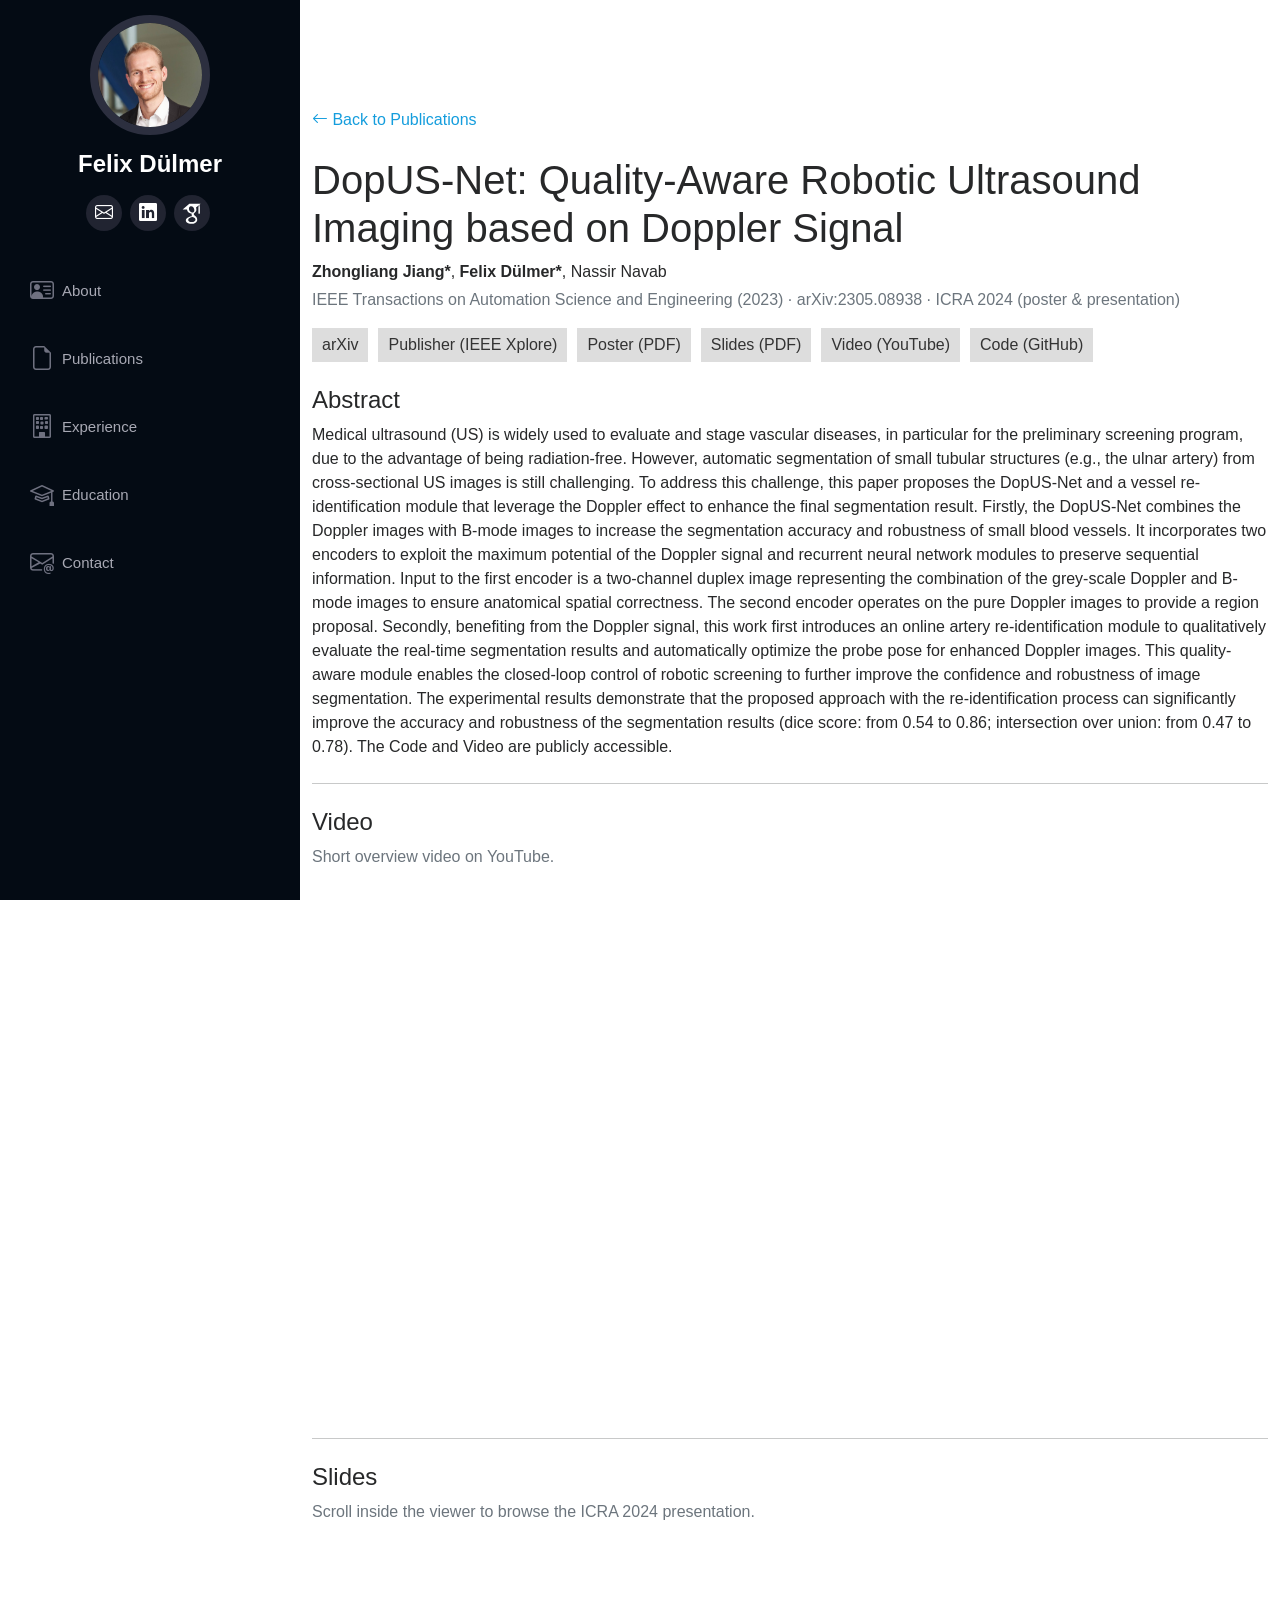
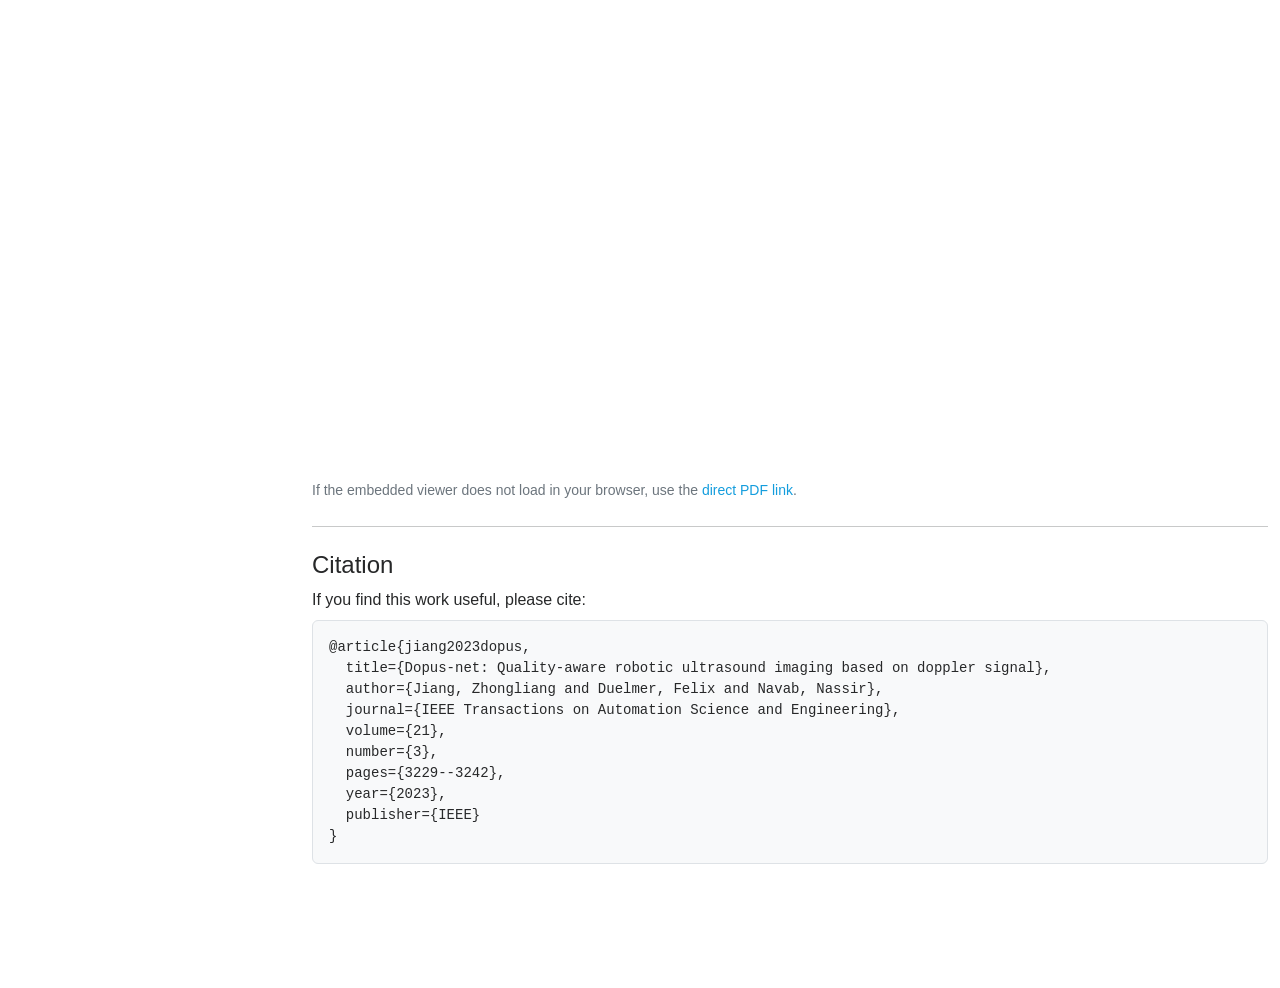
==== publications/dopus-net.html @ 493fad1e "Move project pages to /publications" ====
<!DOCTYPE html>
<html lang="en">
<head>
  <meta charset="utf-8">
  <meta content="width=device-width, initial-scale=1.0" name="viewport">
  <title>DopUS-Net</title>

  <link href="../assets/vendor/bootstrap/css/bootstrap.min.css" rel="stylesheet">
  <link href="../assets/vendor/bootstrap-icons/bootstrap-icons.css" rel="stylesheet">
  <link href="../assets/css/style.css" rel="stylesheet">
</head>

<body>

  <!-- ======= Mobile nav toggle button ======= -->
  <i class="bi bi-list mobile-nav-toggle d-xl-none"></i>

  <!-- ======= Header / Sidebar ======= -->
  <header id="header">
    <div class="d-flex flex-column">
      <div class="profile">
        <img src="../assets/data/images/felix.jpg" onerror="this.onerror=null;this.src='../assets/data/images/avatar.jpg';" alt="Felix Dülmer" class="img-fluid rounded-circle">
        <h1 class="text-light"><a href="../index.html">Felix Dülmer</a></h1>
        <div class="social-links mt-3 text-center">
          <a href="mailto:felix.duelmer@tum.de" class="email"><i class="bi bi-envelope"></i></a>
          <a href="https://www.linkedin.com/in/felix-d%C3%BClmer-01667711a/" class="linkedin"><i class="bi bi-linkedin"></i></a>
          <a href="https://scholar.google.com/citations?user=jbpQlOIAAAAJ&hl=de" class="scholar" aria-label="Google Scholar">
            <svg style="margin-bottom:-10px;" xmlns="http://www.w3.org/2000/svg" aria-hidden="true" role="img" viewBox="0 100 512 512" width="32px" height="32px" fill="#000000"><g stroke-width="0"></g><g stroke-linecap="round" stroke-linejoin="round"></g><g><path fill="#ffffff" d="M213 111l-107 94h69c5 45 41 64 78 67-7 18-4 27 7 39-43 1-103 26-103 67 4 45 63 54 92 54 38 1 81-19 90-54 4-35-10-54-31-71-23-18-28-28-21-40 15-17 35-27 39-51 2-17-2-28-6-43l45-38-1 16c-3 2-5 6-5 9v103c2 13 22 11 23 0V160c0-3-2-7-5-8v-25l16-16zm58 141c-61 10-87-87-38-99 56-11 83 86 38 99zm-5 73c60 13 61 63 10 78-44 9-82-4-81-30 0-25 35-48 71-48z"></path></g></svg>
          </a>
        </div>
      </div>

      <nav id="navbar" class="nav-menu navbar">
        <ul>
          <li><a href="../index.html#about" class="nav-link scrollto"><i class="bi bi-person-vcard"></i> <span>About</span></a></li>
          <li><a href="../index.html#publications" class="nav-link scrollto"><i class="bi bi-file-earmark"></i> <span>Publications</span></a></li>
          <li><a href="../index.html#workexperience" class="nav-link scrollto"><i class="bi bi-building"></i> <span>Experience</span></a></li>
          <li><a href="../index.html#education" class="nav-link scrollto"><i class="bi bi-mortarboard"></i> <span>Education</span></a></li>
          <li><a href="../index.html#contact" class="nav-link scrollto"><i class="bi bi-envelope-at"></i> <span>Contact</span></a></li>
        </ul>
      </nav><!-- .nav-menu -->
    </div>
  </header><!-- End Header -->

  <main id="main">
    <section class="inner-page">
      <div class="container py-5">
    <div class="mb-4">
      <a href="../index.html#publications" class="text-decoration-none"><i class="bi bi-arrow-left"></i> Back to Publications</a>
    </div>

    <h1 class="mb-2">DopUS-Net: Quality-Aware Robotic Ultrasound Imaging based on Doppler Signal</h1>
    <p class="mb-1"><strong>Zhongliang Jiang*</strong>, <strong>Felix Dülmer*</strong>, Nassir Navab</p>
    <p class="text-muted">IEEE Transactions on Automation Science and Engineering (2023) · arXiv:2305.08938 · ICRA 2024 (poster &amp; presentation)</p>

    <div class="links mb-4">
      <a class="project-button" href="https://arxiv.org/abs/2305.08938">arXiv</a>
      <a class="pdf-button" href="https://ieeexplore.ieee.org/search/searchresult.jsp?queryText=DopUS-Net%20Quality-Aware%20Robotic%20Ultrasound%20Imaging%20based%20on%20Doppler%20Signal">Publisher (IEEE Xplore)</a>
      <a class="pdf-button" href="../assets/data/posters/ICRA2024_Dopus_poster.pdf">Poster (PDF)</a>
      <a class="pdf-button" href="../assets/data/presentations/dopus_icra_presentation.pdf">Slides (PDF)</a>
      <a class="pdf-button" href="https://www.youtube.com/watch?v=ZH7K63GngdA">Video (YouTube)</a>
      <a class="code-button" href="https://github.com/Felixduelmer/DopUs">Code (GitHub)</a>
    </div>

    <h2 class="h4">Abstract</h2>
    <p>
      Medical ultrasound (US) is widely used to evaluate
      and stage vascular diseases, in particular for the preliminary
      screening program, due to the advantage of being radiation-free.
      However, automatic segmentation of small tubular structures
      (e.g., the ulnar artery) from cross-sectional US images is still
      challenging. To address this challenge, this paper proposes the
      DopUS-Net and a vessel re-identification module that leverage the
      Doppler effect to enhance the final segmentation result. Firstly,
      the DopUS-Net combines the Doppler images with B-mode
      images to increase the segmentation accuracy and robustness of
      small blood vessels. It incorporates two encoders to exploit the
      maximum potential of the Doppler signal and recurrent neural
      network modules to preserve sequential information. Input to
      the first encoder is a two-channel duplex image representing
      the combination of the grey-scale Doppler and B-mode images
      to ensure anatomical spatial correctness. The second encoder
      operates on the pure Doppler images to provide a region proposal.
      Secondly, benefiting from the Doppler signal, this work first introduces an online artery re-identification module to qualitatively
      evaluate the real-time segmentation results and automatically
      optimize the probe pose for enhanced Doppler images. This
      quality-aware module enables the closed-loop control of robotic
      screening to further improve the confidence and robustness
      of image segmentation. The experimental results demonstrate
      that the proposed approach with the re-identification process
      can significantly improve the accuracy and robustness of the
      segmentation results (dice score: from 0.54 to 0.86; intersection
      over union: from 0.47 to 0.78). The Code and Video are publicly
      accessible.
    </p>

    <hr class="my-4">

    <h2 class="h4">Video</h2>
    <p class="text-muted mb-2">Short overview video on YouTube.</p>
    <div class="ratio ratio-16x9">
      <iframe
        src="https://www.youtube-nocookie.com/embed/ZH7K63GngdA"
        title="DopUS-Net video"
        loading="lazy"
        allow="accelerometer; autoplay; clipboard-write; encrypted-media; gyroscope; picture-in-picture; web-share"
        allowfullscreen>
      </iframe>
    </div>

    <hr class="my-4">

    <h2 class="h4">Slides</h2>
    <p class="text-muted mb-2">Scroll inside the viewer to browse the ICRA 2024 presentation.</p>
    <div class="ratio ratio-16x9">
      <iframe
        src="../assets/data/presentations/dopus_icra_presentation.pdf"
        title="DopUS-Net — ICRA 2024 presentation slides"
        loading="lazy">
      </iframe>
    </div>
    <p class="text-muted mt-2 mb-0"><small>If the embedded viewer does not load in your browser, use the <a href="../assets/data/presentations/dopus_icra_presentation.pdf">direct PDF link</a>.</small></p>

    <hr class="my-4">

    <h2 class="h4">Citation</h2>
    <p class="mb-2">If you find this work useful, please cite:</p>
    <pre class="bg-light p-3 rounded border"><code>@article{jiang2023dopus,
  title={Dopus-net: Quality-aware robotic ultrasound imaging based on doppler signal},
  author={Jiang, Zhongliang and Duelmer, Felix and Navab, Nassir},
  journal={IEEE Transactions on Automation Science and Engineering},
  volume={21},
  number={3},
  pages={3229--3242},
  year={2023},
  publisher={IEEE}
}</code></pre>
      </div>
    </section>
  </main>

  <a href="#" class="back-to-top d-flex align-items-center justify-content-center"><i class="bi bi-arrow-up-short"></i></a>

  <script defer src="../assets/vendor/aos/aos.js"></script>
  <script defer src="../assets/vendor/bootstrap/js/bootstrap.bundle.min.js"></script>
  <script src="../assets/vendor/glightbox/js/glightbox.min.js"></script>
  <script defer src="../assets/vendor/isotope-layout/isotope.pkgd.min.js"></script>
  <script src="../assets/vendor/swiper/swiper-bundle.min.js"></script>
  <script defer src="../assets/vendor/typed.js/typed.min.js"></script>
  <script defer src="../assets/js/main.js"></script>
</body>
</html>
---- assets/css/style.css ----
/**
* Template Name: iPortfolio
* Updated: Mar 10 2023 with Bootstrap v5.2.3
* Template URL: https://bootstrapmade.com/iportfolio-bootstrap-portfolio-websites-template/
* Author: BootstrapMade.com
* License: https://bootstrapmade.com/license/
*/

/*--------------------------------------------------------------
# General
--------------------------------------------------------------*/
body {
  font-family: "Open Sans", sans-serif;
  color: #272829;
}

a {
  color: #149ddd;
  text-decoration: none;
}

a:hover {
  color: #37b3ed;
  text-decoration: none;
}

h1,
h2,
h3,
h4,
h5,
h6 {
  font-family: "Raleway", sans-serif;
}

/*--------------------------------------------------------------
# Back to top button
--------------------------------------------------------------*/
.back-to-top {
  position: fixed;
  visibility: hidden;
  opacity: 0;
  right: 15px;
  bottom: 15px;
  z-index: 996;
  background: #149ddd;
  width: 40px;
  height: 40px;
  border-radius: 50px;
  transition: all 0.4s;
}

.back-to-top i {
  font-size: 28px;
  color: #fff;
  line-height: 0;
}

.back-to-top:hover {
  background: #2eafec;
  color: #fff;
}

.back-to-top.active {
  visibility: visible;
  opacity: 1;
}
.project-buttons {
  display: flex;
  justify-content: flex-end;
  margin-bottom: 20px;
}

.project-buttons a {
  display: inline-block;
  padding: 1px 10px;
  border-radius: 2.5px;
  text-align: center;
  text-decoration: none;
  font-size: 12px;
  font-weight: bold;
  color: #2c3e50;
  background-color: transparent;
  border: 2px solid #2c3e50;
  transition: background-color 0.2s ease;
}

.btn-pdf {
  background-color: #2c3e50;
  margin-right: 10px;
  margin-top: 10px;
}

.btn-github {
  background-color: #2c3e50;
  margin-top: 10px;
}
.project-buttons a:hover {
  background-color: #fff;
  color: #000;
}
.image-std {
  max-width: 30%;
  /* height: auto; */
}
.c-compare {
  --h: 9;
  --m: 1rem 0;
  --w: 16;
  --thumb-bgc: red;
  --thumb-bgc-focus: hsla(0, 70%, 70%, 0.8);
  --thumb-w: 0rem;

  margin: var(--m);
  position: relative;
}
.c-compare::after {
  content: "";
  display: block;
  padding-bottom: calc((var(--h) / var(--w)) * 100%);
}
.c-compare__left,
.c-compare__right {
  height: 100%;
  object-fit: cover;
  position: absolute;
  width: 100%;
}
.c-compare__left {
  clip-path: polygon(0% 0%, var(--value) 0%, var(--value) 100%, 0% 100%);
}
.c-compare__right {
  clip-path: polygon(100% 0%, var(--value) 0%, var(--value) 100%, 100% 100%);
}
.c-compare__range {
  background-color: transparent;
  box-sizing: border-box;
  font-family: inherit;
  height: 100%;
  margin: 0;
  outline: none;
  position: absolute;
  top: 0;
  width: 100%;
}
.c-compare__range::-moz-range-thumb {
  background-color: var(--thumb-bgc);
  cursor: ew-resize;
  height: 100%;
  width: var(--thumb-w);
}
.c-compare__range::-webkit-slider-thumb {
  background-color: var(--thumb-bgc);
  cursor: ew-resize;
  height: 100%;
  width: var(--thumb-w);
}
.c-compare__range:focus::-webkit-slider-thumb {
  background-color: var(--thumb-bgc-focus);
  box-shadow: 0 0 0 3px var(--thumb-bgc);
}
.c-compare__range:focus::-moz-range-thumb {
  background-color: var(--thumb-bgc-focus);
  box-shadow: 0 0 0 3px var(--thumb-bgc);
}
.c-compare__range::-moz-range-track {
  background: transparent;
  background-size: 100%;
  box-sizing: border-box;
}
.c-compare__range::-webkit-slider-runnable-track {
  background: transparent;
  background-size: 100%;
  box-sizing: border-box;
  height: 100%;
}
.c-compare__range,
.c-compare__range::-webkit-slider-runnable-track,
.c-compare__range::-webkit-slider-thumb {
  -webkit-appearance: none;
  appearance: none;
}
/*--------------------------------------------------------------
# Header
--------------------------------------------------------------*/
#header {
  position: fixed;
  top: 0;
  left: 0;
  bottom: 0;
  width: 300px;
  transition: all ease-in-out 0.5s;
  z-index: 9997;
  transition: all 0.5s;
  padding: 0 15px;
  background: #040b14;
  overflow-y: auto;
}

#header .profile img {
  margin: 15px auto;
  display: block;
  width: 120px;
  border: 8px solid #2c2f3f;
}

#header .profile h1 {
  font-size: 24px;
  margin: 0;
  padding: 0;
  font-weight: 600;
  -moz-text-align-last: center;
  text-align-last: center;
  font-family: "Poppins", sans-serif;
}

#header .profile h1 a,
#header .profile h1 a:hover {
  color: #fff;
  text-decoration: none;
}

#header .profile .social-links a {
  font-size: 18px;
  display: inline-block;
  background: #212431;
  color: #fff;
  line-height: 1;
  padding: 8px 0;
  margin-right: 4px;
  border-radius: 50%;
  text-align: center;
  width: 36px;
  height: 36px;
  transition: 0.2s;
}

#header .profile .social-links a:hover {
  background: #149ddd;
  color: #fff;
  text-decoration: none;
}

#main {
  margin-left: 300px;
}

@media (max-width: 1199px) {
  #header {
    left: -300px;
  }

  #main {
    margin-left: 0;
  }
}

/*--------------------------------------------------------------
# Navigation Menu
--------------------------------------------------------------*/
/* Desktop Navigation */
.nav-menu {
  padding: 30px 0 0 0;
}

.nav-menu * {
  margin: 0;
  padding: 0;
  list-style: none;
}

.nav-menu > ul > li {
  position: relative;
  white-space: nowrap;
}

.nav-menu a,
.nav-menu a:focus {
  display: flex;
  align-items: center;
  color: #a8a9b4;
  padding: 12px 15px;
  margin-bottom: 8px;
  transition: 0.2s;
  font-size: 15px;
}

.nav-menu a i,
.nav-menu a:focus i {
  font-size: 24px;
  padding-right: 8px;
  color: #6f7180;
}

.nav-menu a:hover,
.nav-menu .active,
.nav-menu .active:focus,
.nav-menu li:hover > a {
  text-decoration: none;
  color: #fff;
}

.nav-menu a:hover i,
.nav-menu .active i,
.nav-menu .active:focus i,
.nav-menu li:hover > a i {
  color: #149ddd;
}

/* Mobile Navigation */
.mobile-nav-toggle {
  position: fixed;
  right: 15px;
  top: 15px;
  z-index: 9998;
  border: 0;
  font-size: 24px;
  transition: all 0.4s;
  outline: none !important;
  background-color: #149ddd;
  color: #fff;
  width: 40px;
  height: 40px;
  display: inline-flex;
  align-items: center;
  justify-content: center;
  line-height: 0;
  border-radius: 50px;
  cursor: pointer;
}

.mobile-nav-active {
  overflow: hidden;
}

.mobile-nav-active #header {
  left: 0;
}

/*--------------------------------------------------------------
# Hero Section
--------------------------------------------------------------*/
#hero {
  width: 100%;
  height: 100vh;
  background: url("../img/hero-bg.jpg") top center;
  background-size: cover;
}

#hero:before {
  content: "";
  background: rgba(5, 13, 24, 0.3);
  position: absolute;
  bottom: 0;
  top: 0;
  left: 0;
  right: 0;
  z-index: 1;
}

#hero .hero-container {
  position: relative;
  z-index: 2;
  min-width: 300px;
}

#hero h1 {
  margin: 0 0 10px 0;
  font-size: 64px;
  font-weight: 700;
  line-height: 56px;
  color: #fff;
}

#hero p {
  color: #fff;
  margin-bottom: 50px;
  font-size: 26px;
  font-family: "Poppins", sans-serif;
}

#hero p span {
  color: #fff;
  padding-bottom: 4px;
  letter-spacing: 1px;
  border-bottom: 3px solid #149ddd;
}

@media (min-width: 1024px) {
  #hero {
    background-attachment: fixed;
  }
}

@media (max-width: 768px) {
  #hero h1 {
    font-size: 28px;
    line-height: 36px;
  }

  #hero h2 {
    font-size: 18px;
    line-height: 24px;
    margin-bottom: 30px;
  }
}

/*--------------------------------------------------------------
# Sections General
--------------------------------------------------------------*/
section {
  padding: 60px 0;
  overflow: hidden;
}

.section-bg {
  background: #f5f8fd;
}

.section-title {
  padding-bottom: 30px;
}

.section-title h2 {
  font-size: 32px;
  font-weight: bold;
  margin-bottom: 20px;
  padding-bottom: 20px;
  position: relative;
  color: #173b6c;
}

.section-title h2::after {
  content: "";
  position: absolute;
  display: block;
  width: 50px;
  height: 3px;
  background: #149ddd;
  bottom: 0;
  left: 0;
}

.section-title p {
  margin-bottom: 0;
}

/*--------------------------------------------------------------
# About
--------------------------------------------------------------*/
.about .content h3 {
  font-weight: 700;
  font-size: 26px;
  color: #173b6c;
}

.about .content ul {
  list-style: none;
  padding: 0;
}

.about .content ul li {
  margin-bottom: 20px;
  display: flex;
  align-items: center;
}

.about .content ul strong {
  margin-right: 10px;
}

.about .content ul i {
  font-size: 16px;
  margin-right: 5px;
  color: #149ddd;
  line-height: 0;
}

.about .content p:last-child {
  margin-bottom: 0;
}

/*--------------------------------------------------------------
# Facts
--------------------------------------------------------------*/
.facts {
  padding-bottom: 30px;
}

.facts .count-box {
  padding: 30px;
  width: 100%;
}

.facts .count-box i {
  display: block;
  font-size: 44px;
  color: #149ddd;
  float: left;
  line-height: 0;
}

.facts .count-box span {
  font-size: 48px;
  line-height: 40px;
  display: block;
  font-weight: 700;
  color: #050d18;
  margin-left: 60px;
}

.facts .count-box p {
  padding: 15px 0 0 0;
  margin: 0 0 0 60px;
  font-family: "Raleway", sans-serif;
  font-size: 14px;
  color: #122f57;
}

.facts .count-box a {
  font-weight: 600;
  display: block;
  margin-top: 20px;
  color: #122f57;
  font-size: 15px;
  font-family: "Poppins", sans-serif;
  transition: ease-in-out 0.2s;
}

.facts .count-box a:hover {
  color: #1f5297;
}

/*--------------------------------------------------------------
# Akills
--------------------------------------------------------------*/
.skills .progress {
  height: 60px;
  display: block;
  background: none;
  border-radius: 0;
}

.skills .progress .skill {
  padding: 0;
  margin: 0 0 6px 0;
  text-transform: uppercase;
  display: block;
  font-weight: 600;
  font-family: "Poppins", sans-serif;
  color: #050d18;
}

.skills .progress .skill .val {
  float: right;
  font-style: normal;
}

.skills .progress-bar-wrap {
  background: #dce8f8;
  height: 10px;
}

.skills .progress-bar {
  width: 1px;
  height: 10px;
  transition: 0.9s;
  background-color: #149ddd;
}

/*--------------------------------------------------------------
# Resume
--------------------------------------------------------------*/
.resume .resume-title {
  font-size: 26px;
  font-weight: 700;
  margin-top: 20px;
  margin-bottom: 20px;
  color: #050d18;
}

.resume .resume-item {
  padding: 0 0 20px 20px;
  margin-top: -2px;
  border-left: 2px solid #1f5297;
  position: relative;
}

.resume .resume-item h4 {
  line-height: 18px;
  font-size: 18px;
  font-weight: 600;
  text-transform: uppercase;
  font-family: "Poppins", sans-serif;
  color: #050d18;
  margin-bottom: 10px;
}

.resume .resume-item h5 {
  font-size: 16px;
  background: #e4edf9;
  padding: 5px 15px;
  display: inline-block;
  font-weight: 600;
  margin-bottom: 10px;
}

.resume .resume-item ul {
  padding-left: 20px;
}

.resume .resume-item ul li {
  padding-bottom: 10px;
}

.resume .resume-item:last-child {
  padding-bottom: 0;
}

.resume .resume-item::before {
  content: "";
  position: absolute;
  width: 16px;
  height: 16px;
  border-radius: 50px;
  left: -9px;
  top: 0;
  background: #fff;
  border: 2px solid #1f5297;
}

/* Education logos */
.resume .resume-item .edu-org {
  display: flex;
  align-items: center;
  gap: 12px;
}

.resume .resume-item .edu-logo {
  width: 44px;
  height: 44px;
  object-fit: contain;
  flex: 0 0 auto;
}

/*--------------------------------------------------------------
# Portfolio
--------------------------------------------------------------*/
.portfolio .portfolio-item {
  margin-bottom: 30px;
}

.portfolio #portfolio-flters {
  padding: 0;
  margin: 0 auto 35px auto;
  list-style: none;
  text-align: center;
  background: #fff;
  border-radius: 50px;
  padding: 2px 15px;
}

.portfolio #portfolio-flters li {
  cursor: pointer;
  display: inline-block;
  padding: 10px 15px 8px 15px;
  font-size: 14px;
  font-weight: 600;
  line-height: 1;
  text-transform: uppercase;
  color: #272829;
  margin-bottom: 5px;
  transition: all 0.2s ease-in-out;
}

.portfolio #portfolio-flters li:hover,
.portfolio #portfolio-flters li.filter-active {
  color: #149ddd;
}

.portfolio #portfolio-flters li:last-child {
  margin-right: 0;
}

.portfolio .portfolio-wrap {
  transition: 0.2s;
  position: relative;
  overflow: hidden;
  z-index: 1;
}
.portfolio-wrap img {
  transition: all 0.2s ease-in-out;
}
.portfolio-wrap:hover img {
  transform: scale(1.1);
}
.text-center {
  text-align: center;
}

.portfolio .portfolio-wrap::before {
  content: "";
  background: rgba(255, 255, 255, 0.5);
  position: absolute;
  left: 0;
  right: 0;
  top: 0;
  bottom: 0;
  transition: all ease-in-out 0.2s;
  z-index: 2;
  opacity: 0;
}

.portfolio .portfolio-wrap .portfolio-links {
  opacity: 1;
  left: 0;
  right: 0;
  bottom: -60px;
  z-index: 3;
  position: absolute;
  transition: all ease-in-out 0.2s;
  display: flex;
  justify-content: center;
}

.portfolio .portfolio-wrap .portfolio-links a {
  color: #fff;
  font-size: 28px;
  text-align: center;
  background: rgba(20, 157, 221, 0.75);
  transition: 0.2s;
  width: 50%;
}

.portfolio .portfolio-wrap .portfolio-links a:hover {
  background: rgba(20, 157, 221, 0.95);
}

.portfolio .portfolio-wrap .portfolio-links a + a {
  border-left: 1px solid #37b3ed;
}

.portfolio .portfolio-wrap:hover::before {
  top: 0;
  left: 0;
  right: 0;
  bottom: 0;
  opacity: 1;
}

.portfolio .portfolio-wrap:hover .portfolio-links {
  opacity: 1;
  bottom: 0;
}

/*--------------------------------------------------------------
# Portfolio Details
--------------------------------------------------------------*/
.portfolio-details {
  padding-top: 40px;
}

.portfolio-details .portfolio-details-slider img {
  width: 100%;
}

.portfolio-details .portfolio-details-slider .swiper-pagination {
  margin-top: 20px;
  position: relative;
}

.portfolio-details
  .portfolio-details-slider
  .swiper-pagination
  .swiper-pagination-bullet {
  width: 12px;
  height: 12px;
  background-color: #fff;
  opacity: 1;
  border: 1px solid #149ddd;
}

.portfolio-details
  .portfolio-details-slider
  .swiper-pagination
  .swiper-pagination-bullet-active {
  background-color: #149ddd;
}

.portfolio-details .portfolio-info {
  padding: 30px;
  box-shadow: 0px 0 30px rgba(5, 13, 24, 0.08);
}

.portfolio-details .portfolio-info h3 {
  font-size: 22px;
  font-weight: 700;
  margin-bottom: 20px;
  padding-bottom: 20px;
  border-bottom: 1px solid #eee;
}

.portfolio-details .portfolio-info ul {
  list-style: none;
  padding: 0;
  font-size: 15px;
}

.portfolio-details .portfolio-info ul li + li {
  margin-top: 10px;
}

.portfolio-details .portfolio-description {
  padding-top: 30px;
}

.portfolio-details .portfolio-description h2 {
  font-size: 26px;
  font-weight: 700;
  margin-bottom: 20px;
}

.portfolio-details .portfolio-description p {
  padding: 0;
}

/*--------------------------------------------------------------
# Services
--------------------------------------------------------------*/
.services .icon-box {
  margin-bottom: 20px;
}

.services .icon {
  float: left;
  display: flex;
  align-items: center;
  justify-content: center;
  width: 54px;
  height: 54px;
  background: #149ddd;
  border-radius: 50%;
  transition: 0.5s;
  border: 1px solid #149ddd;
}

.services .icon i {
  color: #fff;
  font-size: 24px;
  line-height: 0;
}

.services .icon-box:hover .icon {
  background: #fff;
}

.services .icon-box:hover .icon i {
  color: #149ddd;
}

.services .title {
  margin-left: 80px;
  font-weight: 700;
  margin-bottom: 15px;
  font-size: 18px;
}

.services .title a {
  color: #343a40;
}

.services .title a:hover {
  color: #149ddd;
}

.services .description {
  margin-left: 80px;
  line-height: 24px;
  font-size: 14px;
}

/*--------------------------------------------------------------
# Testimonials
--------------------------------------------------------------*/
.testimonials .testimonials-carousel,
.testimonials .testimonials-slider {
  overflow: hidden;
}

.testimonials .testimonial-item {
  box-sizing: content-box;
  text-align: center;
  min-height: 320px;
}

.testimonials .testimonial-item .testimonial-img {
  width: 90px;
  border-radius: 50%;
  margin: 0 auto;
}

.testimonials .testimonial-item h3 {
  font-size: 18px;
  font-weight: bold;
  margin: 10px 0 5px 0;
  color: #111;
}

.testimonials .testimonial-item h4 {
  font-size: 14px;
  color: #999;
  margin: 0;
}

.testimonials .testimonial-item .quote-icon-left,
.testimonials .testimonial-item .quote-icon-right {
  color: #c3e8fa;
  font-size: 26px;
}

.testimonials .testimonial-item .quote-icon-left {
  display: inline-block;
  left: -5px;
  position: relative;
}

.testimonials .testimonial-item .quote-icon-right {
  display: inline-block;
  right: -5px;
  position: relative;
  top: 10px;
}

.testimonials .testimonial-item p {
  font-style: italic;
  margin: 0 15px 15px 15px;
  padding: 20px;
  background: #fff;
  position: relative;
  margin-bottom: 35px;
  border-radius: 6px;
  box-shadow: 0px 2px 15px rgba(0, 0, 0, 0.1);
}

.testimonials .testimonial-item p::after {
  content: "";
  width: 0;
  height: 0;
  border-top: 20px solid #fff;
  border-right: 20px solid transparent;
  border-left: 20px solid transparent;
  position: absolute;
  bottom: -20px;
  left: calc(50% - 20px);
}

.testimonials .swiper-pagination {
  margin-top: 20px;
  position: relative;
}

.testimonials .swiper-pagination .swiper-pagination-bullet {
  width: 12px;
  height: 12px;
  background-color: #fff;
  opacity: 1;
  border: 1px solid #149ddd;
}

.testimonials .swiper-pagination .swiper-pagination-bullet-active {
  background-color: #149ddd;
}

/*--------------------------------------------------------------
# Contact
--------------------------------------------------------------*/
.contact {
  padding-bottom: 130px;
}

.contact .info {
  padding: 30px;
  background: #fff;
  width: 100%;
  box-shadow: 0 0 24px 0 rgba(0, 0, 0, 0.12);
}

.contact .info i {
  font-size: 20px;
  color: #149ddd;
  float: left;
  width: 44px;
  height: 44px;
  background: #dff3fc;
  display: flex;
  justify-content: center;
  align-items: center;
  border-radius: 50px;
  transition: all 0.2s ease-in-out;
}

.contact .info h4 {
  padding: 0 0 0 60px;
  font-size: 22px;
  font-weight: 600;
  margin-bottom: 5px;
  color: #050d18;
}

.contact .info p {
  padding: 0 0 10px 60px;
  margin-bottom: 20px;
  font-size: 14px;
  color: #173b6c;
}

.contact .info .email p {
  padding-top: 5px;
}

.contact .info .social-links {
  padding-left: 60px;
}

.contact .info .social-links a {
  font-size: 18px;
  display: inline-block;
  background: #333;
  color: #fff;
  line-height: 1;
  padding: 8px 0;
  border-radius: 50%;
  text-align: center;
  width: 36px;
  height: 36px;
  transition: 0.2s;
  margin-right: 10px;
}

.contact .info .social-links a:hover {
  background: #149ddd;
  color: #fff;
}

.contact .info .email:hover i,
.contact .info .address:hover i,
.contact .info .phone:hover i {
  background: #149ddd;
  color: #fff;
}

.contact .php-email-form {
  width: 100%;
  padding: 30px;
  background: #fff;
  box-shadow: 0 0 24px 0 rgba(0, 0, 0, 0.12);
}

.contact .php-email-form .form-group {
  padding-bottom: 8px;
}

.contact .php-email-form .validate {
  display: none;
  color: red;
  margin: 0 0 15px 0;
  font-weight: 400;
  font-size: 13px;
}

.contact .php-email-form .error-message {
  display: none;
  color: #fff;
  background: #ed3c0d;
  text-align: left;
  padding: 15px;
  font-weight: 600;
}

.contact .php-email-form .error-message br + br {
  margin-top: 25px;
}

.contact .php-email-form .sent-message {
  display: none;
  color: #fff;
  background: #18d26e;
  text-align: center;
  padding: 15px;
  font-weight: 600;
}

.contact .php-email-form .loading {
  display: none;
  background: #fff;
  text-align: center;
  padding: 15px;
}

.contact .php-email-form .loading:before {
  content: "";
  display: inline-block;
  border-radius: 50%;
  width: 24px;
  height: 24px;
  margin: 0 10px -6px 0;
  border: 3px solid #18d26e;
  border-top-color: #eee;
  animation: animate-loading 1s linear infinite;
}

.contact .php-email-form .form-group {
  margin-bottom: 15px;
}

.contact .php-email-form label {
  padding-bottom: 8px;
}

.contact .php-email-form input,
.contact .php-email-form textarea {
  border-radius: 0;
  box-shadow: none;
  font-size: 14px;
}

.contact .php-email-form input {
  height: 44px;
}

.contact .php-email-form textarea {
  padding: 10px 15px;
}

.contact .php-email-form button[type="submit"] {
  background: #149ddd;
  border: 0;
  padding: 10px 24px;
  color: #fff;
  transition: 0.4s;
  border-radius: 4px;
}

.contact .php-email-form button[type="submit"]:hover {
  background: #37b3ed;
}

@keyframes animate-loading {
  0% {
    transform: rotate(0deg);
  }

  100% {
    transform: rotate(360deg);
  }
}

/*--------------------------------------------------------------
# Breadcrumbs
--------------------------------------------------------------*/
.breadcrumbs {
  padding: 20px 0;
  background: #f9f9f9;
}

.breadcrumbs h2 {
  font-size: 26px;
  font-weight: 300;
}

.breadcrumbs ol {
  display: flex;
  flex-wrap: wrap;
  list-style: none;
  padding: 0;
  margin: 0;
  font-size: 15px;
}

.breadcrumbs ol li + li {
  padding-left: 10px;
}

.breadcrumbs ol li + li::before {
  display: inline-block;
  padding-right: 10px;
  color: #0e2442;
  content: "/";
}

@media (max-width: 768px) {
  .breadcrumbs .d-flex {
    display: block !important;
  }

  .breadcrumbs ol {
    display: block;
  }

  .breadcrumbs ol li {
    display: inline-block;
  }
}

/*--------------------------------------------------------------
# Footer
--------------------------------------------------------------*/
#footer {
  padding: 15px;
  color: #f4f6fd;
  font-size: 14px;
  position: fixed;
  left: 0;
  bottom: 0;
  width: 300px;
  z-index: 9999;
  background: #040b14;
}

#footer .copyright {
  text-align: center;
}

#footer .credits {
  padding-top: 5px;
  text-align: center;
  font-size: 13px;
  color: #eaebf0;
}

@media (max-width: 1199px) {
  #footer {
    position: static;
    width: auto;
    padding-right: 20px 15px;
  }
}

/* Add your preferred styles for the publications section */

.publications {
  display: flex;
  flex-wrap: wrap;
}

.publication-box {
  display: flex;
  align-items: center;
  margin-bottom: 20px;
  background-color: #f2f2f2;
  padding: 10px;
  box-shadow: 0 0 10px rgba(0, 0, 0, 0.1); /* Add box shadow effect */
}

.publication-box-highlight {
  display: flex;
  align-items: center;
  margin-bottom: 20px;
  background-color: #ffefc1;
  padding: 10px;
  box-shadow: 0 0 10px rgba(0, 0, 0, 0.1); /* Add box shadow effect */
}

.image {
  flex: 0 0 30%;
  max-width: 30%;
  margin-right: 0.5rem;
}

.image img {
  width: 100%;
  height: auto;
}

.details {
  flex: 1;
  padding-left: 10px;
  width: 70%;
}

.title {
  font-size: 20px;
  margin-bottom: 5px;
}

.conference {
  font-style: italic;
  margin-bottom: 5px;
}

.abstract {
  margin-bottom: 5px;
}

.authors {
  margin-bottom: 10px;
}
.conf-name {
  font-size: 20px;
  color: grey;
  margin-bottom: 10px;
}

.links {
  display: flex;
  flex-wrap: wrap;
  gap: 10px;
  max-width: 100%;
}

.links a {
  display: inline-block;
  margin-right: 0;
  padding: 5px 10px;
  background-color: #ddd;
  text-decoration: none;
  color: #333;
  transition: background-color 0.2s ease-in-out;
  max-width: 100%;
  overflow-wrap: anywhere;
  word-break: break-word;
}

.links a:hover {
  background-color: #ffcc00;
  animation: glow 1s ease-in-out infinite alternate;
}

.links a.disabled {
  opacity: 0.55;
  pointer-events: none;
  cursor: default;
  filter: grayscale(25%);
}

.pdf-button {
  background-color: #4caf50;
  color: white;
}

.project-button {
  background-color: #2196f3;
  color: white;
}

.code-button {
  background-color: #f44336;
  color: white;
}

/* Animation for glowing effect */
@keyframes glow {
  from {
    box-shadow: 0 0 5px #ffcc00;
  }
  to {
    box-shadow: 0 0 20px #ffcc00;
  }
}

/* Responsive layout */
@media (max-width: 768px) {
  .publication-box {
    flex-direction: column;
    align-items: stretch;
  }

  .image {
    flex: none;
    width: 100%;
    max-width: 100%;
  }

  .details {
    padding-left: 0;
    padding-top: 12px;
    width: 100%;
  }

  /* Project pages: add a bit more air between headings/text and large figures */
  .inner-page .container a > img.img-fluid {
    margin-top: 10px;
  }
}

.resume-item-new {
  margin-bottom: 20px;
}

.box {
  display: flex;
  align-items: flex-start;
  border: 1px solid #ddd;
  border-radius: 5px;
  padding: 10px;
  margin: 0 10px; /* Add side margins as desired */
  transition: all 0.2s;
}

.box:hover {
  box-shadow: 0 0 5px rgba(0, 0, 0, 0.3);
  cursor: pointer;
}

.image-container {
  margin-right: 20px;
  margin-left: 10px; /* Add left margin as desired */
  flex-shrink: 0;
}

.compressed-image {
  width: 150px;
  height: auto;
  transition: all 0.2s;
}

.box:hover .compressed-image {
  width: 200px;
}

.content {
  display: flex;
  flex-direction: column;
  justify-content: space-between;
  flex-grow: 1;
}

.text-container {
  flex-grow: 1;
}

.details-new {
  display: none;
  margin-top: 10px;
  opacity: 0;
  transition: opacity 0.2s;
}

.box:hover .details-new {
  display: block;
  opacity: 1;
}

h3,
h4,
h5 {
  margin: 0;
}

h4,
h5 {
  font-weight: normal;
}
h5date {
  font-weight: normal;
  color: rgba(20, 157, 221, 0.95);
}

@media screen and (max-width: 768px) {
  .compressed-image {
    width: 40px;
  }

  .box:hover .compressed-image {
    width: 50px;
  }
}

.carousel {
  display: flex;
  overflow: hidden;
  width: 100%;
  align-items: center;
  justify-content: center;
}

.slide {
  flex: 0 0 200px;
  transition: transform 0.2s;
}

.slide img {
  width: 100%;
  height: auto;
}

.carousel-controls {
  display: flex;
  justify-content: center;
  margin-top: 10px;
}

.carousel-controls button {
  margin: 0 5px;
  padding: 5px 10px;
}

.code-box {
  position: relative;
  background-color: #031727;
  border: 1px solid #ddd;
  border-radius: 4px;
  padding: 5px;
  font-family: Consolas, monospace;
  font-size: 14px;
}

.copy-button {
  position: absolute;
  top: 10px;
  right: 10px;
  background-color: rgb(228, 61, 91);
  color: white;
  border: none;
  border-radius: 4px;
  padding: 6px 10px;
  font-size: 12px;
  cursor: pointer;
}

.copy-button.clicked {
  background-color: rgb(230, 173, 226);
}
/***********************************************/

.wrap {
  position: relative;
  margin: 0 50px;
}
.paperTitle {
  text-align: center;
  padding-bottom: 3em;
}
.project {
  position: relative;
  height: 200px;
  margin-bottom: 3em;
}

.project iframe {
  vertical-align: top;
  width: 300px;
  height: 200px;

  float: left;
}

.project img {
  vertical-align: top;
  width: 300px;
  height: 200px;

  float: left;
}

.project div {
  width: 465px;
  float: right;
  height: 200px;
}

.dissertation {
  position: relative;
  height: 118px;
  margin-bottom: 3em;
}

.dissertation iframe {
  vertical-align: top;
  width: 300px;
  height: 118px;

  float: left;
}

.dissertation img {
  vertical-align: top;
  width: 300px;
  height: 118px;

  float: left;
}

.dissertation div {
  width: 465px;
  float: right;
  height: 118px;
}

.spacer {
  width: 800px;
  height: 2em;
}

.projectAuthors {
  font-size: 90%;
  margin-bottom: 0.7em;
}

.projectTitle {
  font-size: 130%;
  font-weight: 500;
  margin-bottom: 0.7em;
}

.projectPlace {
  font-variant: small-caps;
}

.pdfico {
  vertical-align: middle;
  margin-right: 1em;
}

.pdfdiv {
  padding-bottom: 1em;
}

.authors {
  font-size: 120%;
  line-height: 1.7em;
  padding-bottom: 1em;
}

.authors {
  font-size: 120%;
  line-height: 1.7em;
  padding-bottom: 1em;
}

.spacerp {
  height: 50px;
}

h1p,
h2p,
h3p,
h4p,
h5p,
h6p {
  font-weight: 600;
  line-height: 1.3em;
}

h1p {
  font-size: 1.6em;
  padding-top: 1em;
}

h2p {
  font-size: 1.3em;
  padding-top: 1.2em;
}

pp {
  padding: 1em 0em;
}

ap {
  color: #0a66be;
  text-decoration: none;
}

fig_sub {
  font-style: italic;
  font-size: smaller;
}

.space {
  margin: 0em 1em;
}

.smallspace {
  margin: 0em 0.4em;
}

bp,
strongp {
  font-weight: 600;
}

samp {
  font-size: 70%;
}

#collaborations {
  text-align: justify;
}

#collaborations img {
  height: 75px;
  margin: 1em;
}
.video-container {
  position: relative;
  width: 100%;
  padding-bottom: 56.25%; /* 16:9 aspect ratio (change this value as needed) */
}

.video-container video {
  position: absolute;
  top: 0;
  left: 0;
  width: 100%;
  height: 100%;
}
.highlighted-publication-box {
  background-color: #fff9c4; /* Light yellow tint */
  border: 2px solid #fdd835; /* Yellow border */
  padding: 15px;
  border-radius: 10px;
  box-shadow: 0 4px 6px rgba(0, 0, 0, 0.1); /* Optional shadow for emphasis */
}
.highlighted-publication-box .title {
  color: #f57f17; /* Dark yellow for the title */
}
.highlighted-publication-box .pdf-button {
  background-color: #66838c; /* Yellow button */
  color: #fff; /* White text */
}
.highlighted-publication-box .pdf-button:hover {
  background-color: #fbc02d; /* Slightly darker yellow on hover */
}
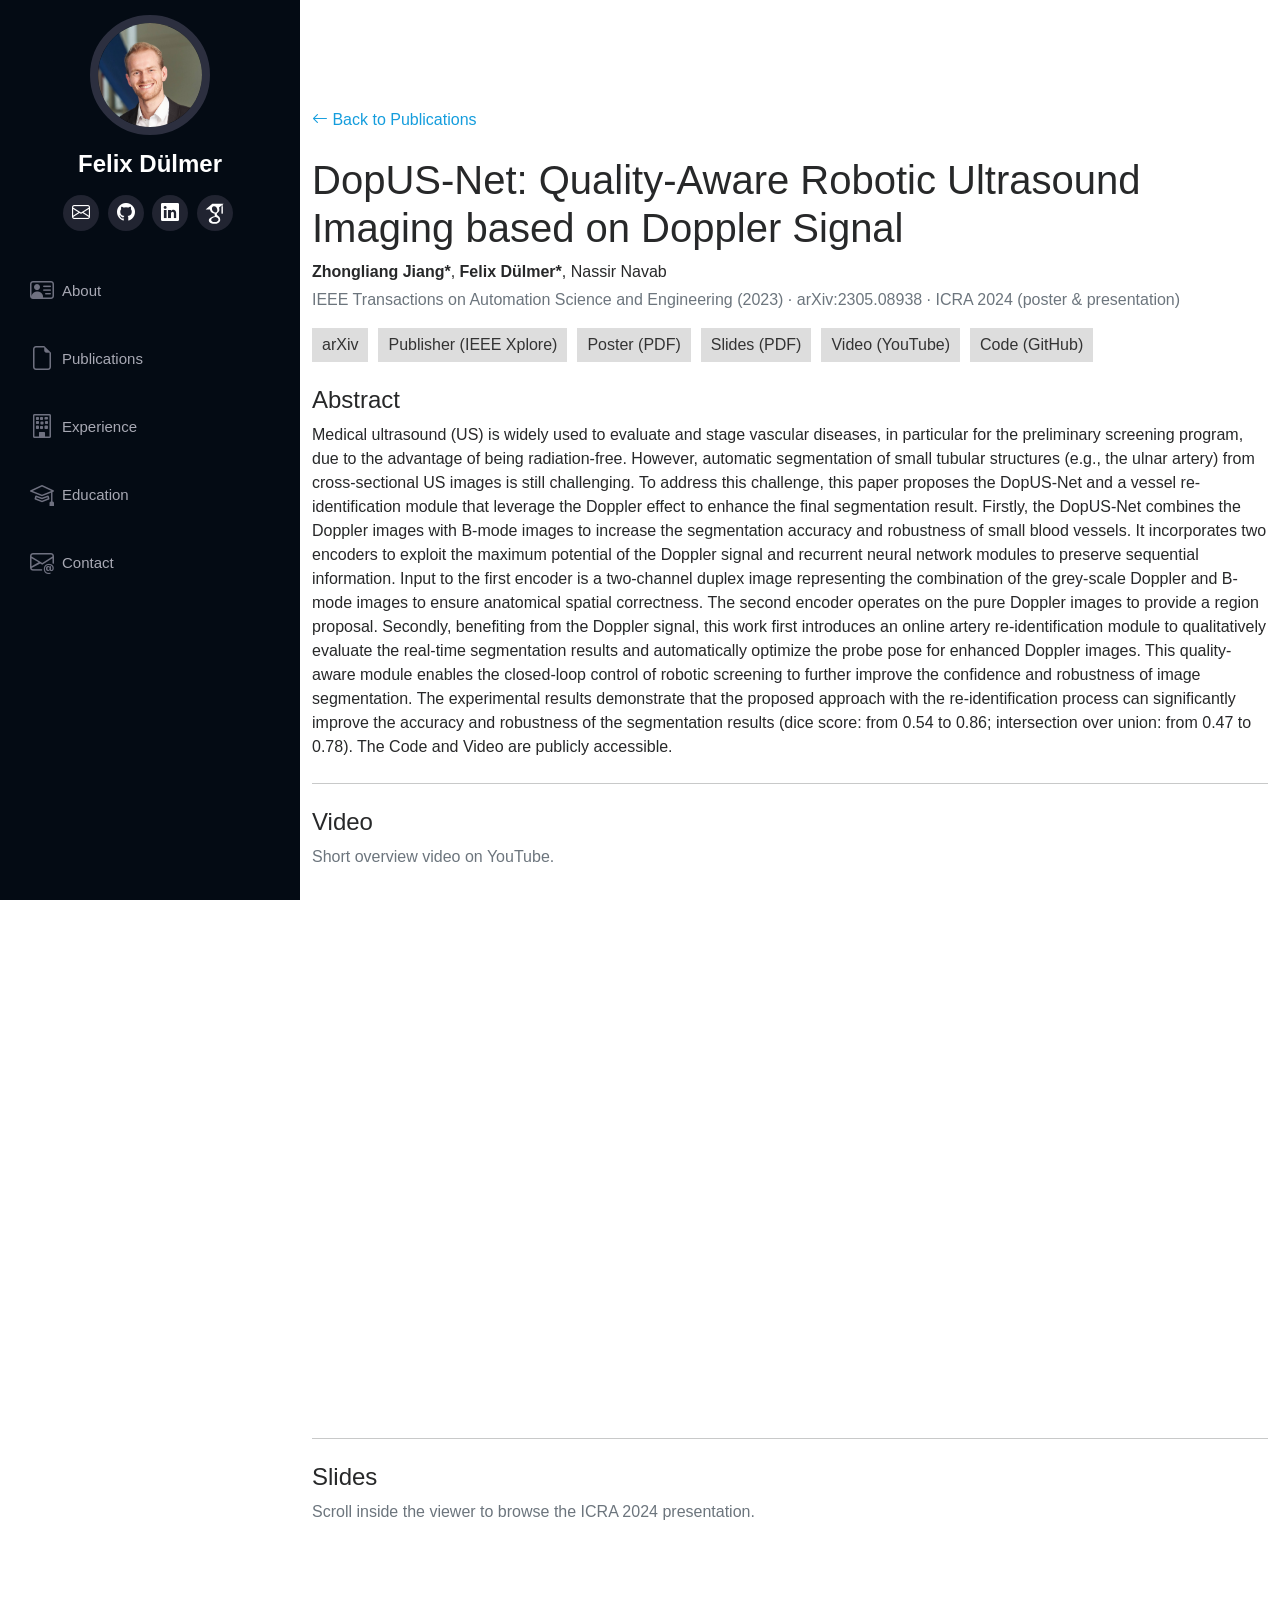
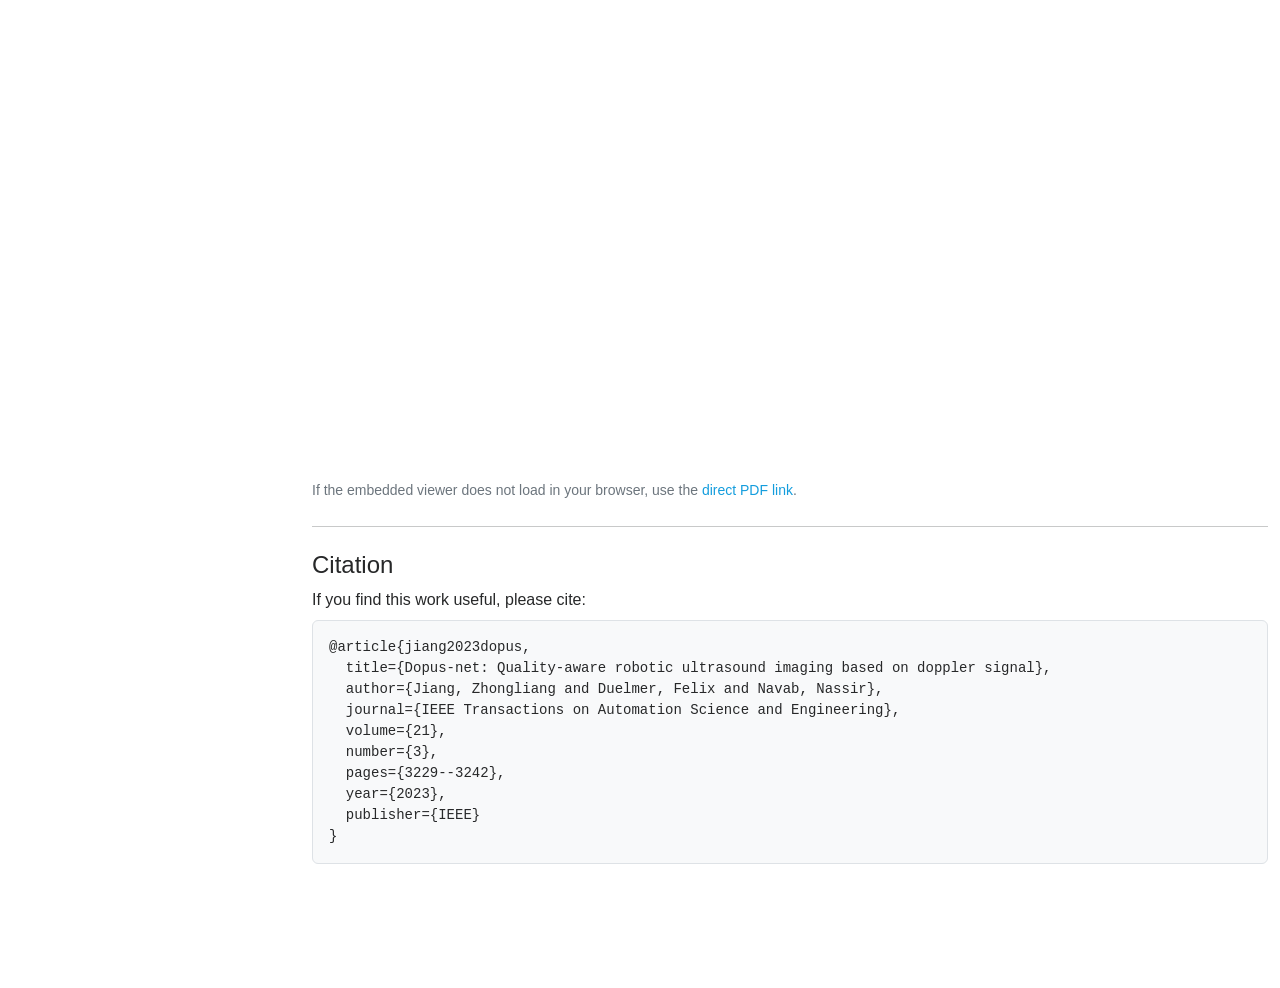
==== commit df43a436: "Add CV link + GitHub icon" ====
--- a/publications/dopus-net.html
+++ b/publications/dopus-net.html
@@ -23,6 +23,7 @@
         <h1 class="text-light"><a href="../index.html">Felix Dülmer</a></h1>
         <div class="social-links mt-3 text-center">
           <a href="mailto:felix.duelmer@tum.de" class="email"><i class="bi bi-envelope"></i></a>
+          <a href="https://github.com/Felixduelmer" class="github" aria-label="GitHub" target="_blank" rel="noopener noreferrer"><i class="bi bi-github"></i></a>
           <a href="https://www.linkedin.com/in/felix-d%C3%BClmer-01667711a/" class="linkedin"><i class="bi bi-linkedin"></i></a>
           <a href="https://scholar.google.com/citations?user=jbpQlOIAAAAJ&hl=de" class="scholar" aria-label="Google Scholar">
             <svg style="margin-bottom:-10px;" xmlns="http://www.w3.org/2000/svg" aria-hidden="true" role="img" viewBox="0 100 512 512" width="32px" height="32px" fill="#000000"><g stroke-width="0"></g><g stroke-linecap="round" stroke-linejoin="round"></g><g><path fill="#ffffff" d="M213 111l-107 94h69c5 45 41 64 78 67-7 18-4 27 7 39-43 1-103 26-103 67 4 45 63 54 92 54 38 1 81-19 90-54 4-35-10-54-31-71-23-18-28-28-21-40 15-17 35-27 39-51 2-17-2-28-6-43l45-38-1 16c-3 2-5 6-5 9v103c2 13 22 11 23 0V160c0-3-2-7-5-8v-25l16-16zm58 141c-61 10-87-87-38-99 56-11 83 86 38 99zm-5 73c60 13 61 63 10 78-44 9-82-4-81-30 0-25 35-48 71-48z"></path></g></svg>
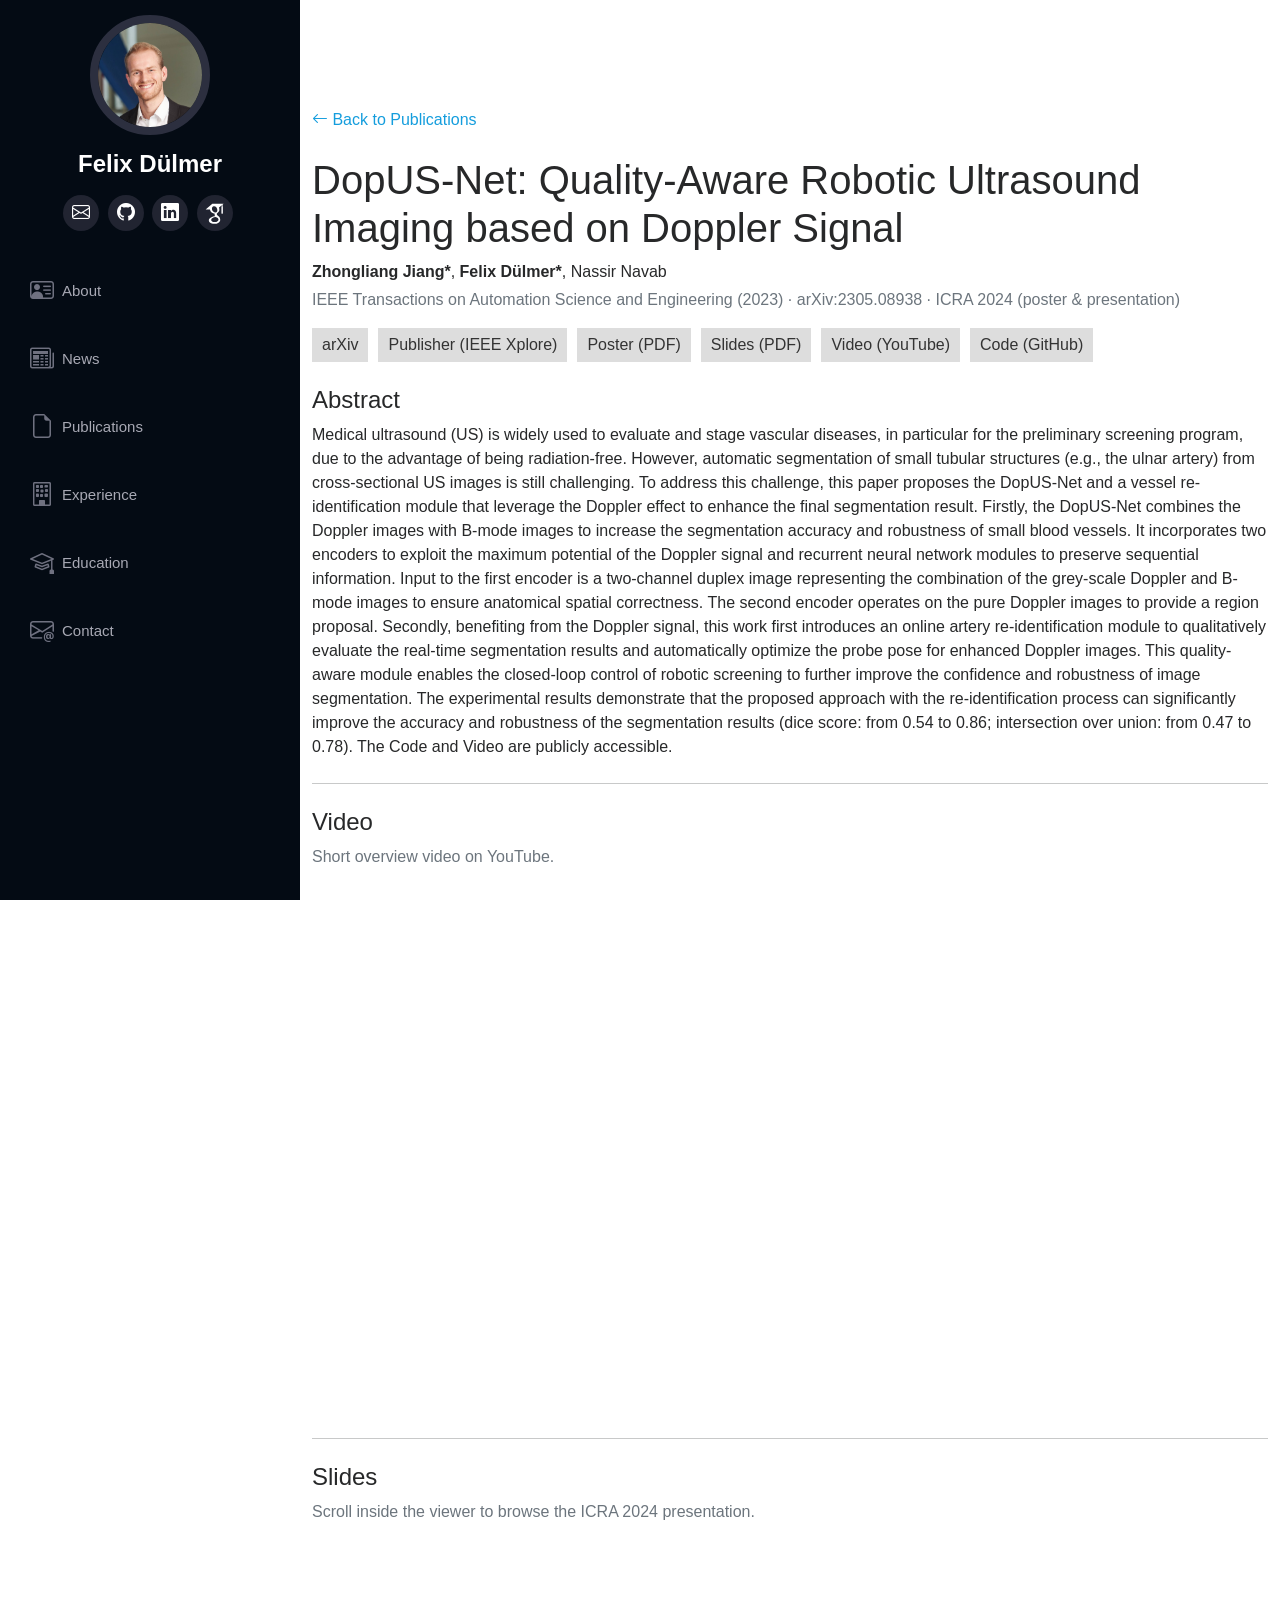
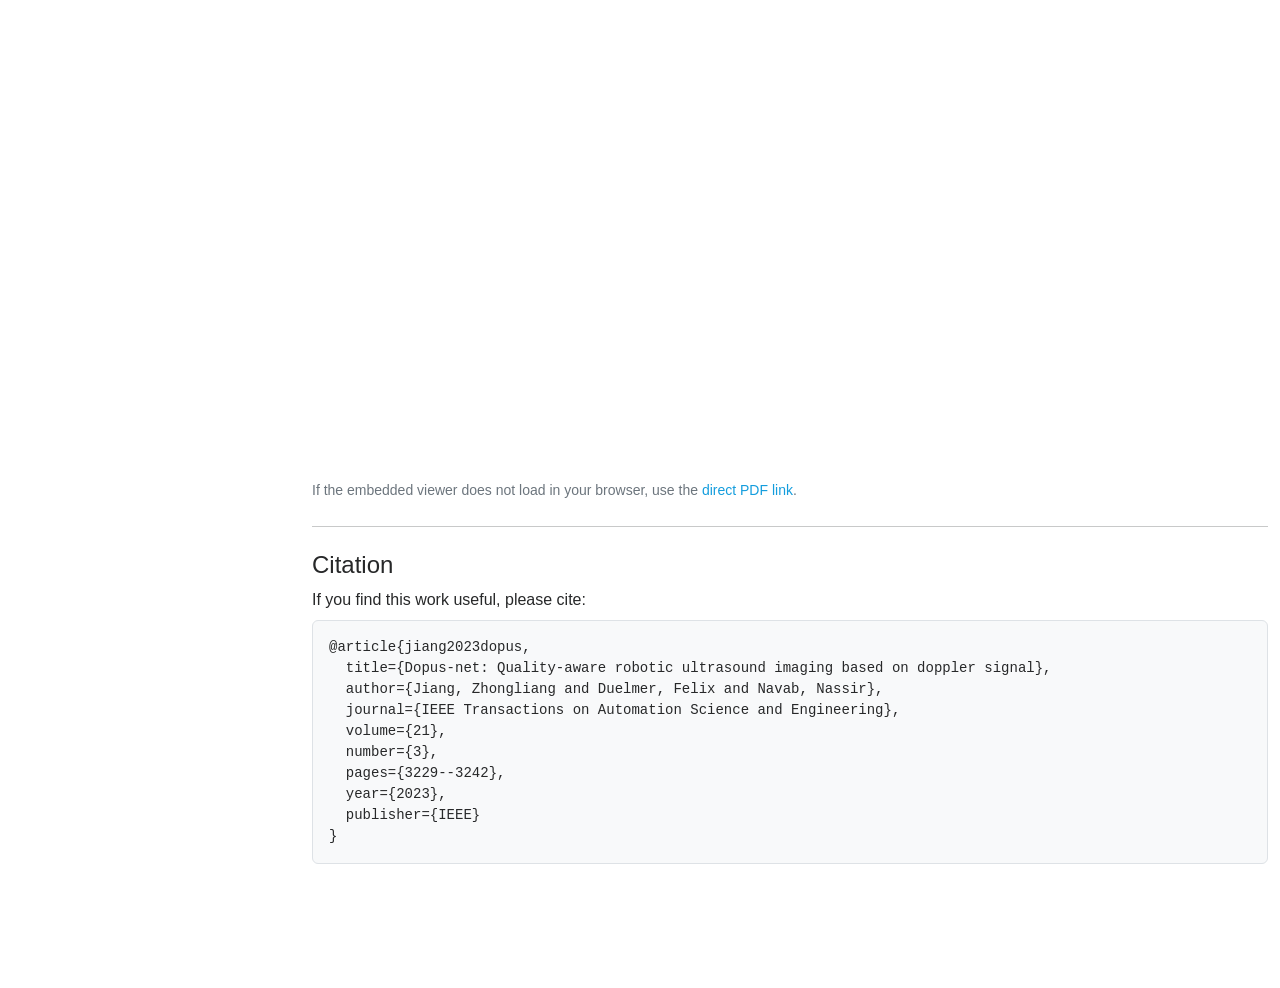
==== commit 104af20d: "Add UltraDiff, UltraBend, UltrON, OpenH-RF and a News section - Add UltraDiff (SIGGRAPH Asia 2026 TC" ====
--- a/publications/dopus-net.html
+++ b/publications/dopus-net.html
@@ -7,7 +7,7 @@
 
   <link href="../assets/vendor/bootstrap/css/bootstrap.min.css" rel="stylesheet">
   <link href="../assets/vendor/bootstrap-icons/bootstrap-icons.css" rel="stylesheet">
-  <link href="../assets/css/style.css" rel="stylesheet">
+  <link href="../assets/css/style.css?v=20261006e" rel="stylesheet">
 </head>
 
 <body>
@@ -34,6 +34,7 @@
       <nav id="navbar" class="nav-menu navbar">
         <ul>
           <li><a href="../index.html#about" class="nav-link scrollto"><i class="bi bi-person-vcard"></i> <span>About</span></a></li>
+          <li><a href="../index.html#news" class="nav-link scrollto"><i class="bi bi-newspaper"></i> <span>News</span></a></li>
           <li><a href="../index.html#publications" class="nav-link scrollto"><i class="bi bi-file-earmark"></i> <span>Publications</span></a></li>
           <li><a href="../index.html#workexperience" class="nav-link scrollto"><i class="bi bi-building"></i> <span>Experience</span></a></li>
           <li><a href="../index.html#education" class="nav-link scrollto"><i class="bi bi-mortarboard"></i> <span>Education</span></a></li>
--- a/assets/css/style.css
+++ b/assets/css/style.css
@@ -1295,6 +1295,82 @@
 .authors {
   margin-bottom: 10px;
 }
+
+/* Award badge: navy corner tab on publication cards, inline pill on project pages */
+.award-badge {
+  display: inline-flex;
+  align-items: center;
+  gap: 6px;
+  padding: 4px 12px;
+  border-radius: 4px;
+  background-color: #173b6c;
+  color: #fff;
+  font-size: 12px;
+  font-weight: 600;
+  letter-spacing: 0.02em;
+  line-height: 1.4;
+  white-space: nowrap;
+  box-shadow: 0 2px 6px rgba(23, 59, 108, 0.25);
+}
+
+.award-badge i {
+  color: #ffcc00;
+  font-size: 15px;
+}
+
+.award-badge.award-silver i {
+  color: #c9d1d9;
+}
+
+/* Highlighted (selected) publications */
+.publication-box.pub-highlight {
+  background-color: #fff4cc;
+  border-left: 4px solid #ffcc00;
+}
+
+.pub-legend {
+  display: flex;
+  align-items: center;
+  gap: 8px;
+  margin-bottom: 16px;
+  font-size: 14px;
+  color: #555;
+}
+
+.pub-legend-swatch {
+  display: inline-block;
+  width: 18px;
+  height: 14px;
+  background-color: #fff4cc;
+  border-left: 4px solid #ffcc00;
+  box-shadow: 0 0 3px rgba(0, 0, 0, 0.15);
+}
+
+/* Role badge (e.g. core team): accent blue to distinguish it from awards */
+.award-badge.badge-role {
+  background-color: #149ddd;
+  box-shadow: 0 2px 6px rgba(20, 157, 221, 0.3);
+}
+
+.award-badge.badge-role i {
+  color: #fff;
+}
+
+.publication-box {
+  position: relative;
+}
+
+.publication-box .award-badge {
+  position: absolute;
+  top: 0;
+  right: 0;
+  padding: 6px 14px;
+  border-radius: 0 0 0 8px;
+}
+
+.publication-box.has-award .title {
+  padding-right: 200px;
+}
 .conf-name {
   font-size: 20px;
   color: grey;
@@ -1377,6 +1453,16 @@
     width: 100%;
   }
 
+  .publication-box .award-badge {
+    position: static;
+    margin-bottom: 8px;
+    border-radius: 4px;
+  }
+
+  .publication-box.has-award .title {
+    padding-right: 0;
+  }
+
   /* Project pages: add a bit more air between headings/text and large figures */
   .inner-page .container a > img.img-fluid {
     margin-top: 10px;
@@ -1721,3 +1807,86 @@
 .highlighted-publication-box .pdf-button:hover {
   background-color: #fbc02d; /* Slightly darker yellow on hover */
 }
+
+/*--------------------------------------------------------------
+# News
+--------------------------------------------------------------*/
+.news {
+  padding: 40px 0;
+}
+
+.news-list {
+  display: flex;
+  flex-direction: column;
+  gap: 8px;
+}
+
+/* Show at most 5 news items; newest go first in the HTML */
+.news-list .news-item:nth-child(n+6) {
+  display: none;
+}
+
+.news-item {
+  display: flex;
+  align-items: center;
+  background-color: #ffffff;
+  border-left: 4px solid #149ddd;
+  border-radius: 4px;
+  padding: 8px 16px;
+  box-shadow: 0 2px 8px rgba(0, 0, 0, 0.06);
+  transition: transform 0.2s ease, box-shadow 0.2s ease;
+}
+
+.news-item:hover {
+  transform: translateY(-2px);
+  box-shadow: 0 4px 14px rgba(0, 0, 0, 0.1);
+}
+
+.news-date {
+  flex: 0 0 110px;
+  font-family: "Poppins", sans-serif;
+  font-weight: 600;
+  font-size: 14px;
+  color: #149ddd;
+  text-transform: uppercase;
+  letter-spacing: 0.5px;
+  padding-right: 16px;
+  border-right: 1px solid #e6e9ef;
+  margin-right: 18px;
+}
+
+.news-content {
+  flex: 1;
+  color: #2c4566;
+  font-size: 14px;
+  line-height: 1.5;
+}
+
+.news-content a {
+  color: #1f5297;
+  text-decoration: none;
+  font-weight: 500;
+  transition: color 0.2s ease;
+}
+
+.news-content a:hover {
+  color: #149ddd;
+  text-decoration: underline;
+}
+
+@media (max-width: 575px) {
+  .news-item {
+    flex-direction: column;
+    align-items: flex-start;
+  }
+
+  .news-date {
+    flex: none;
+    border-right: none;
+    border-bottom: 1px solid #e6e9ef;
+    padding-right: 0;
+    padding-bottom: 8px;
+    margin-right: 0;
+    margin-bottom: 10px;
+  }
+}
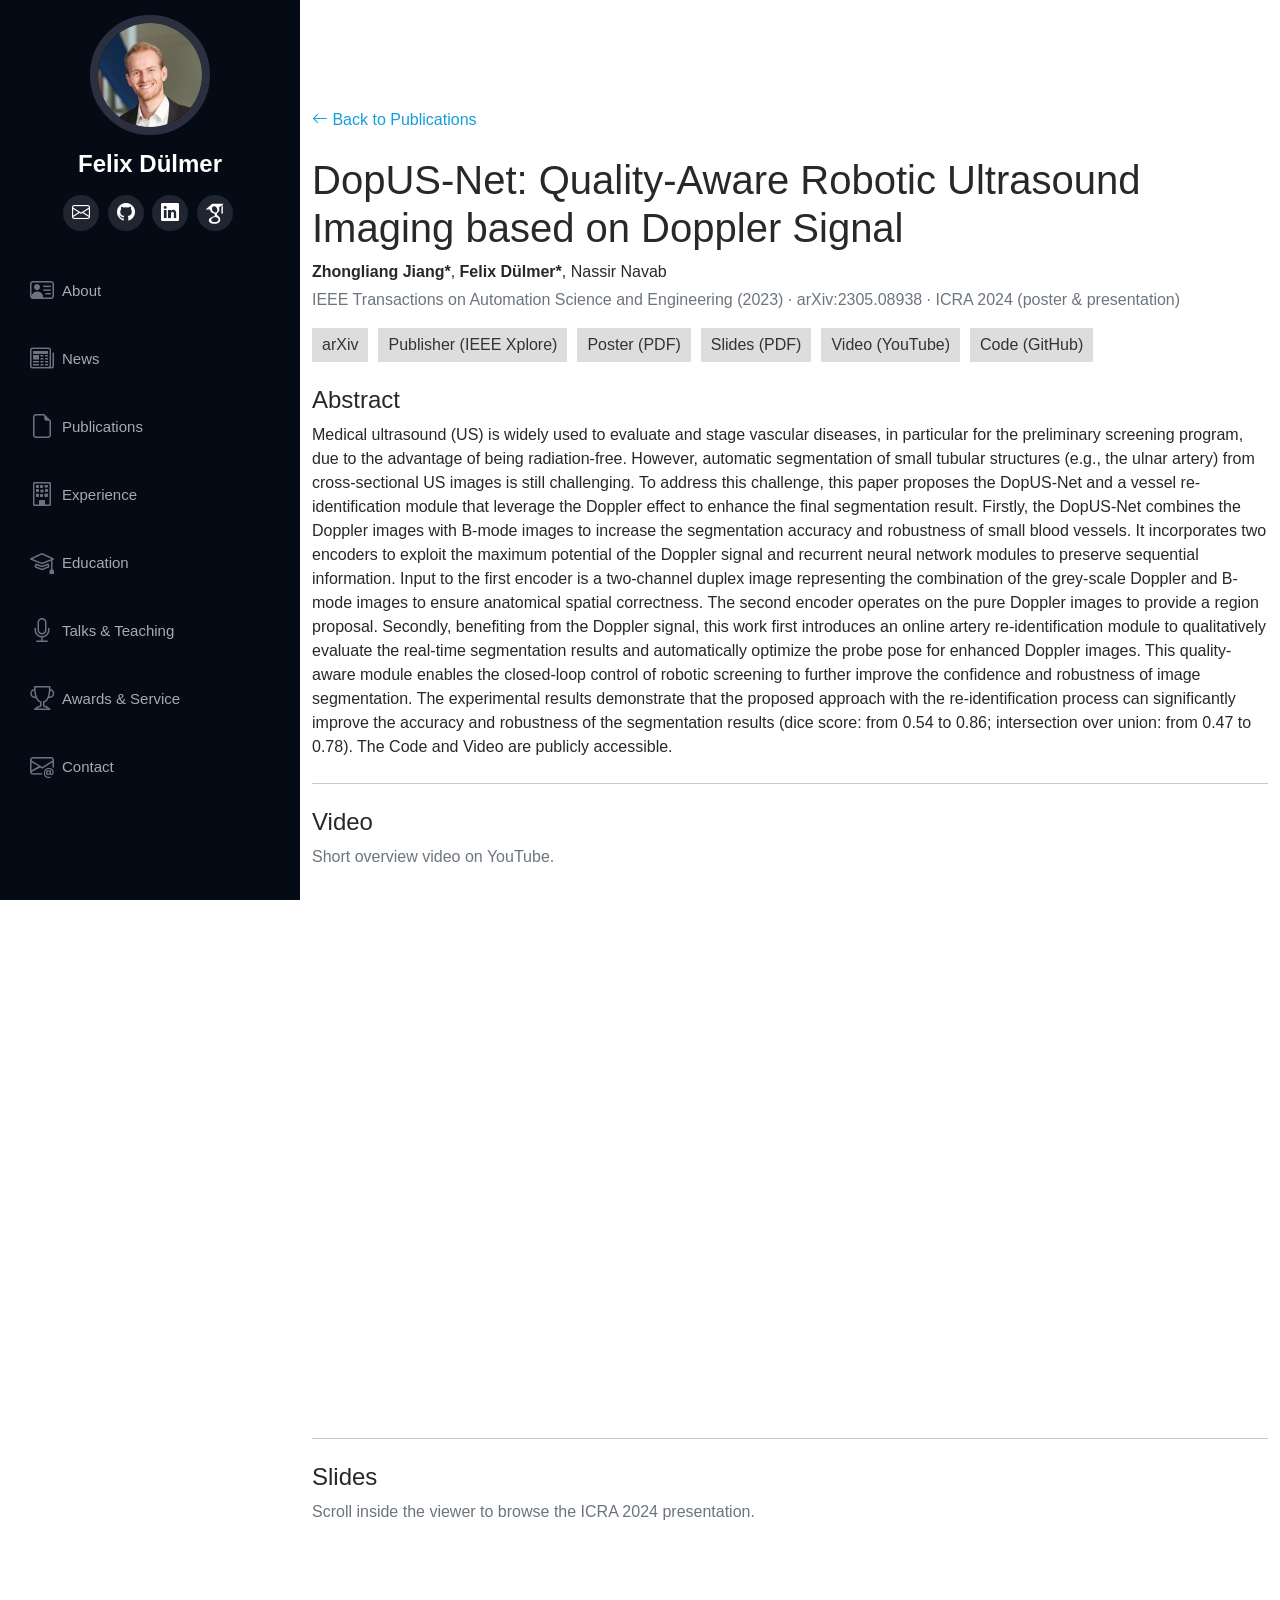
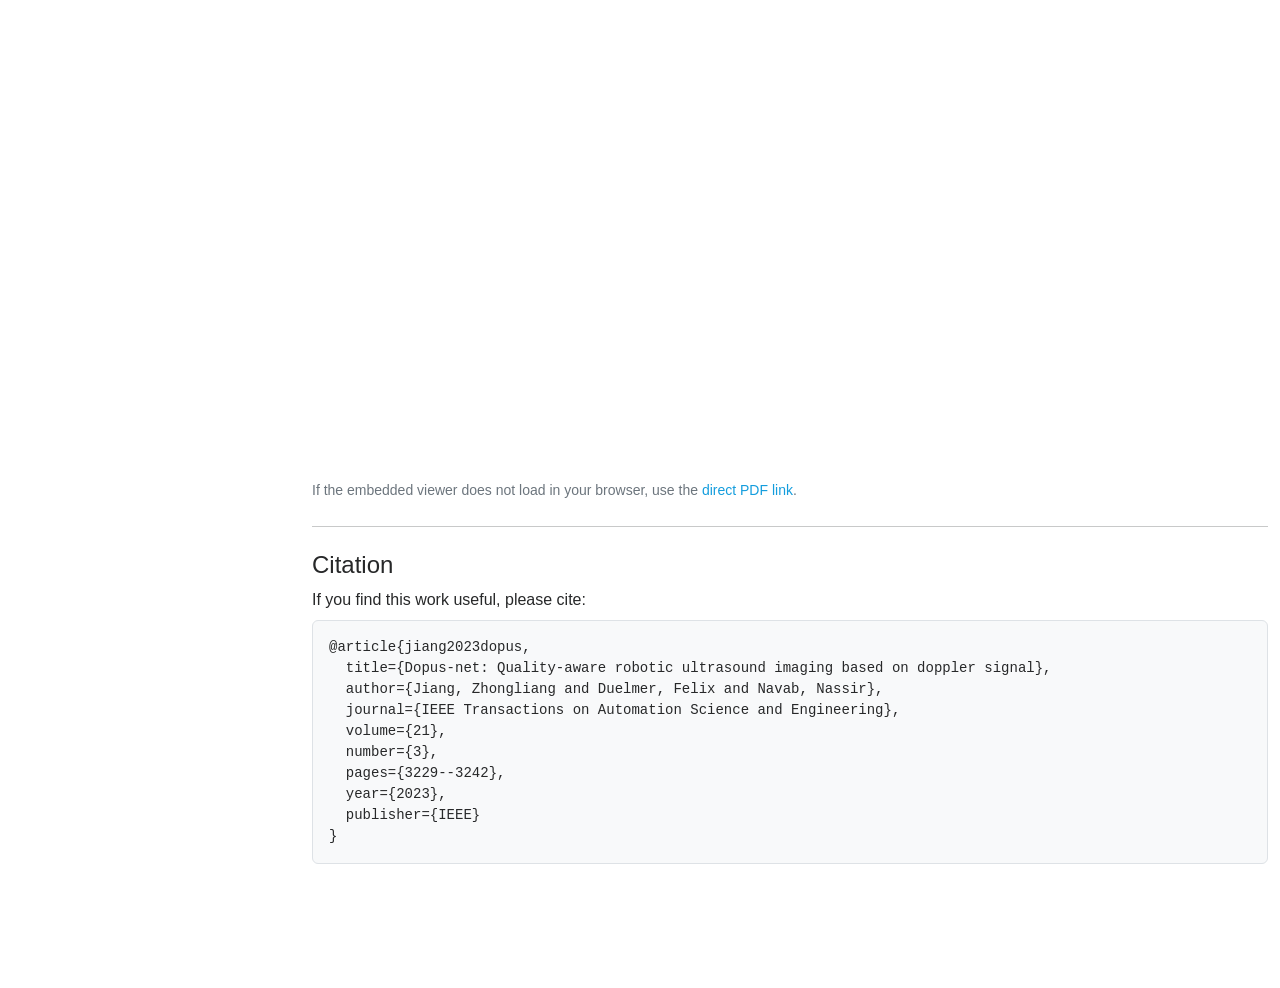
==== commit 8f06f089: "Add talks, awards, new publications and updated CV - Add Talks & Teaching and Awards & Service secti" ====
--- a/publications/dopus-net.html
+++ b/publications/dopus-net.html
@@ -7,7 +7,7 @@
 
   <link href="../assets/vendor/bootstrap/css/bootstrap.min.css" rel="stylesheet">
   <link href="../assets/vendor/bootstrap-icons/bootstrap-icons.css" rel="stylesheet">
-  <link href="../assets/css/style.css?v=20261006e" rel="stylesheet">
+  <link href="../assets/css/style.css?v=20261006h" rel="stylesheet">
 </head>
 
 <body>
@@ -22,7 +22,7 @@
         <img src="../assets/data/images/felix.jpg" onerror="this.onerror=null;this.src='../assets/data/images/avatar.jpg';" alt="Felix Dülmer" class="img-fluid rounded-circle">
         <h1 class="text-light"><a href="../index.html">Felix Dülmer</a></h1>
         <div class="social-links mt-3 text-center">
-          <a href="mailto:felix.duelmer@tum.de" class="email"><i class="bi bi-envelope"></i></a>
+          <a href="mailto:felix-duelmer@online.de" class="email"><i class="bi bi-envelope"></i></a>
           <a href="https://github.com/Felixduelmer" class="github" aria-label="GitHub" target="_blank" rel="noopener noreferrer"><i class="bi bi-github"></i></a>
           <a href="https://www.linkedin.com/in/felix-d%C3%BClmer-01667711a/" class="linkedin"><i class="bi bi-linkedin"></i></a>
           <a href="https://scholar.google.com/citations?user=jbpQlOIAAAAJ&hl=de" class="scholar" aria-label="Google Scholar">
@@ -38,6 +38,8 @@
           <li><a href="../index.html#publications" class="nav-link scrollto"><i class="bi bi-file-earmark"></i> <span>Publications</span></a></li>
           <li><a href="../index.html#workexperience" class="nav-link scrollto"><i class="bi bi-building"></i> <span>Experience</span></a></li>
           <li><a href="../index.html#education" class="nav-link scrollto"><i class="bi bi-mortarboard"></i> <span>Education</span></a></li>
+          <li><a href="../index.html#talks" class="nav-link scrollto"><i class="bi bi-mic"></i> <span>Talks &amp; Teaching</span></a></li>
+          <li><a href="../index.html#awards" class="nav-link scrollto"><i class="bi bi-trophy"></i> <span>Awards &amp; Service</span></a></li>
           <li><a href="../index.html#contact" class="nav-link scrollto"><i class="bi bi-envelope-at"></i> <span>Contact</span></a></li>
         </ul>
       </nav><!-- .nav-menu -->
--- a/assets/css/style.css
+++ b/assets/css/style.css
@@ -643,6 +643,55 @@
   flex: 0 0 auto;
 }
 
+/* Experience: bullet points expand on hover (always shown on touch screens) */
+.resume-hover .resume-item {
+  padding-top: 8px;
+  padding-right: 12px;
+  border-radius: 0 6px 6px 0;
+  transition: background-color 0.25s ease;
+  outline: none;
+}
+
+.resume-hover .resume-item .edu-logo {
+  transition: transform 0.25s ease;
+}
+
+.resume-hover .resume-details {
+  display: grid;
+  grid-template-rows: 0fr;
+  opacity: 0;
+  transition: grid-template-rows 0.3s ease, opacity 0.3s ease;
+}
+
+.resume-hover .resume-details > ul {
+  overflow: hidden;
+  min-height: 0;
+  margin-bottom: 0;
+}
+
+.resume-hover .resume-item:hover,
+.resume-hover .resume-item:focus-within {
+  background-color: rgba(20, 157, 221, 0.06);
+}
+
+.resume-hover .resume-item:hover .edu-logo,
+.resume-hover .resume-item:focus-within .edu-logo {
+  transform: scale(1.15);
+}
+
+.resume-hover .resume-item:hover .resume-details,
+.resume-hover .resume-item:focus-within .resume-details {
+  grid-template-rows: 1fr;
+  opacity: 1;
+}
+
+@media (hover: none) {
+  .resume-hover .resume-details {
+    grid-template-rows: 1fr;
+    opacity: 1;
+  }
+}
+
 /*--------------------------------------------------------------
 # Portfolio
 --------------------------------------------------------------*/
@@ -1890,3 +1939,57 @@
     margin-bottom: 10px;
   }
 }
+
+/*--------------------------------------------------------------
+# Awards & Service
+--------------------------------------------------------------*/
+.award-list {
+  list-style: none;
+  padding: 0;
+  margin: 0 0 24px;
+}
+
+.award-list li {
+  display: flex;
+  align-items: baseline;
+  gap: 16px;
+  padding: 8px 0;
+  border-bottom: 1px solid #e6e9ef;
+  line-height: 1.5;
+}
+
+.award-list li:last-child {
+  border-bottom: none;
+}
+
+.award-year {
+  flex: 0 0 110px;
+  font-family: "Poppins", sans-serif;
+  font-weight: 600;
+  font-size: 14px;
+  color: #149ddd;
+}
+
+.award-list a {
+  color: #1f5297;
+}
+
+.service-title {
+  font-size: 18px;
+  font-weight: 600;
+  text-transform: uppercase;
+  font-family: "Poppins", sans-serif;
+  color: #050d18;
+  margin: 8px 0 6px;
+}
+
+@media (max-width: 575px) {
+  .award-list li {
+    flex-direction: column;
+    gap: 2px;
+  }
+
+  .award-year {
+    flex: none;
+  }
+}
